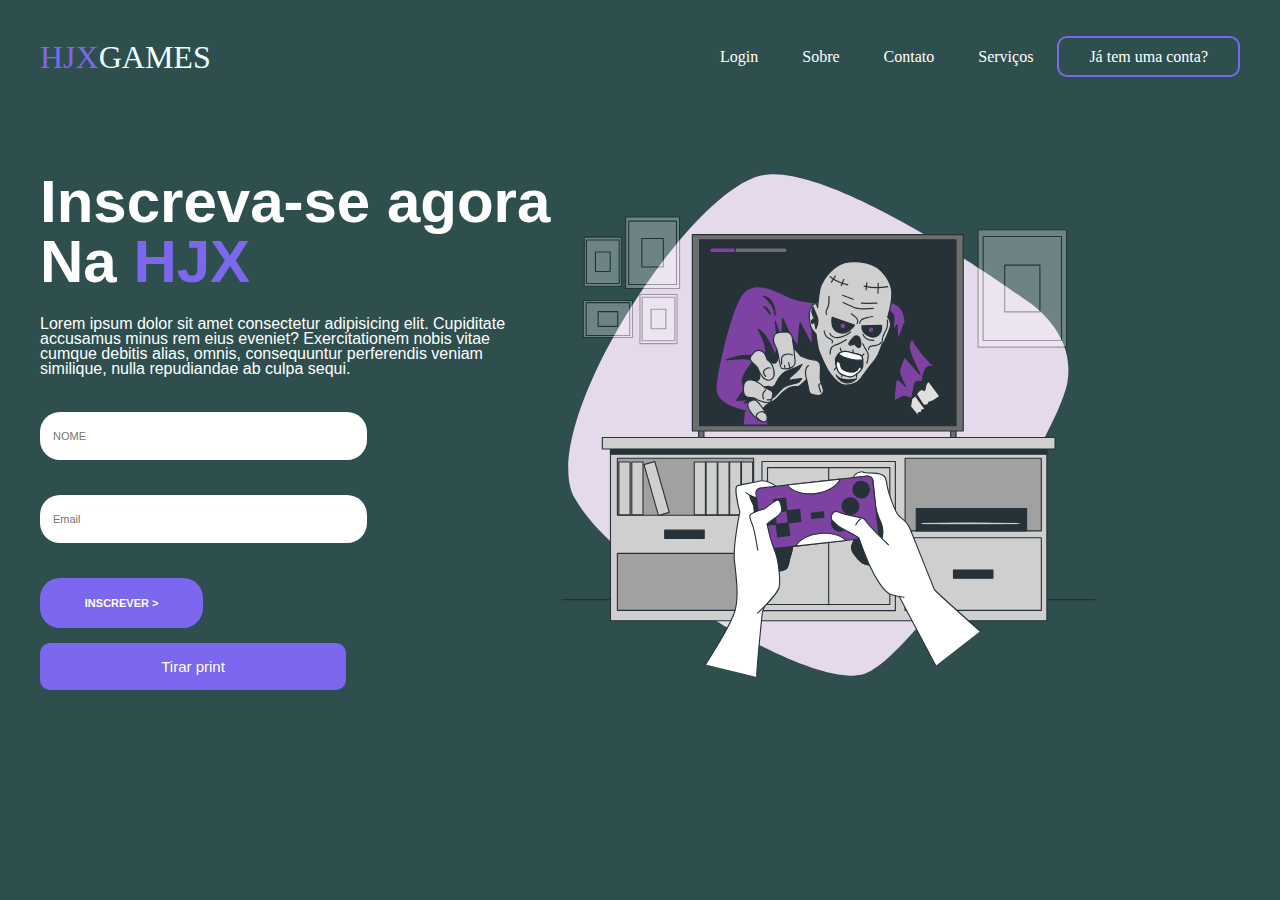
==== index.html @ c3e79681 "Rename Index.html to index.html" ====
<!DOCTYPE html>
<html>

    <head>
     <meta charset="utf-8">
      <link rel="stylesheet" href="estilo.css">
      <link rel="stylesheet" href="responsive.css">
      <link rel="login"  href="login.html">
      <title>HJXGAMES</title>
       
    </head>
      
    <body>
      <header>
        <div id="cabeçalho">
          <h1 class="logoname">HJX<SCAN id="logo">GAMES</SCAN></h1>
        </div>

        <ul>
          <a href="login.html"><li>Login</li></a>
          <a href="sobre.html"><li>Sobre</li></a>
          <a href="contato.html"><li>Contato</li></a>
          <a href="serviço.html"><li>Serviços</li></a>
          
          <a href="Cadastro.html" id="inscreva-se"><li>Já tem uma conta?</li></a>
          
        </ul>
      

      </header>
     
      <MAIn>

        <aside>
          <h2>Inscreva-se agora</h2>
          <h2>Na <span class="logoname">HJX</span></h2>

          <p>Lorem ipsum dolor sit amet consectetur adipisicing elit. Cupiditate accusamus minus rem eius eveniet? Exercitationem nobis vitae cumque debitis alias, omnis, consequuntur perferendis veniam similique, nulla repudiandae ab culpa sequi.</p>
        
          <form >
            <input type="text" placeholder="NOME" required>
            <input type="email" placeholder="Email" required>
            <input type="submit" value="INSCREVER >">
          </form>
          <button onclick="window.print()">Tirar print</button>
        </aside>

        <article>
          <img src="horror-video-game-animate.svg" width="555px"  alt="video game">
          
        </article>
      </MAIn>

 
    </body>


</html>
---- estilo.css ----
body{
    background-color: darkslategrey;
    color: white;
    font-family: 'Times New Roman', Times, serif;
    max-width: 1200px;
    margin: 0 auto;
    padding: 12px;
}

header{
    display: flex;
    flex-direction: row;
    justify-content: space-between;
    align-items: center;

}

.logoname{
   color: mediumslateblue;
}
#logo{
    color: azure;
}
#cabeçalho{
    flex-direction: column;
    line-height: 10px;
}
li{
    display: inline-block;
    margin: 20px;
}
h1{
    font-weight: 200;
}
main{
    display: flex;
    flex-direction: row;
    margin-top: 45px;
}

h2{
    font-size: 60px;
    line-height: 10px;
    font-family: 'Trebuchet MS', 'Lucida Sans Unicode', 'Lucida Grande', 'Lucida Sans', Arial, sans-serif;
    font-weight: bolder;
}

p{
    line-height: 15px;
    max-width: 500px;
    font-family: 'Gill Sans', 'Gill Sans MT', Calibri, 'Trebuchet MS', sans-serif;
}
a{
    color: white;
    
}

a:hover{
   color: mediumslateblue;
   
   transition: 0.3s all;

}
#inscreva-se{
    border: 2px solid mediumslateblue;
    border-radius: 10px;
    padding: 10px;
}

#inscreva-se:hover{
    background-color: mediumslateblue;
    color: white;
    transition: 0.3ms all;
}

form{
    display: flex;
    flex-direction: column;
    width: 64%;
}

input{
    margin-top: 20px;
    margin-bottom: 15px;
    height: 22px;
    padding: 13px;
    border-radius: 20px;
    border: none;
    font-size: 11px;
}
form [type="submit"]{
    background-color: mediumslateblue;
    height: 50px;
    width: 50%;
    color: white;
    font-weight: bold;
}
form [type="submit"]:hover{
    cursor: pointer;
}
button{
    background-color: mediumslateblue;
    color: white;
    font-size: 10px;
    border-radius: 10px;
    border: none;
    font-size: 15px;
    width: 60%;
    padding: 15px;
    
}
button:hover{
    
    transition: 1s;
    cursor: pointer;
    letter-spacing: 5px;
}
---- responsive.css ----
@media screen and(max-width:760px){

    header{
        flex-direction: column;
    }

    main{
        flex-direction: column;
    }

    h2{
        font-size: 34px;
    }

    form{
        margin: 0 auto;
    }

    input{
        align-self: center ;
    
    }

    img{
        margin-top: 40px;
        width: 320px;
    }
}
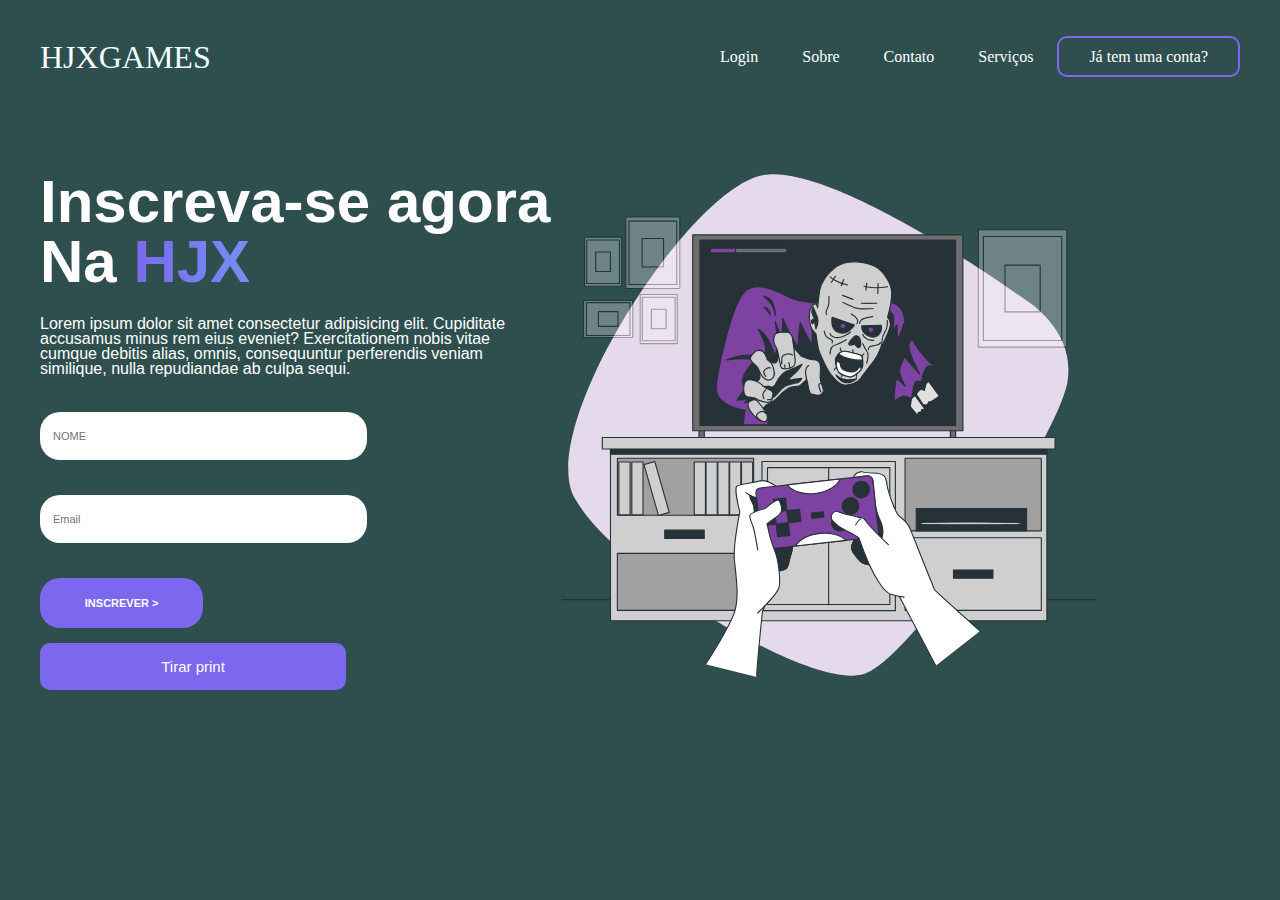
==== commit 783ff3d6: "Update index.html" ====
--- a/index.html
+++ b/index.html
@@ -13,7 +13,7 @@
     <body>
       <header>
         <div id="cabeçalho">
-          <h1 class="logoname">HJX<SCAN id="logo">GAMES</SCAN></h1>
+          <h1 class="name">HJX<SCAN id="logo">GAMES</SCAN></h1>
         </div>
 
         <ul>
--- a/estilo.css
+++ b/estilo.css
@@ -16,7 +16,23 @@
 }
 
 .logoname{
-   color: mediumslateblue;
+   color: transparent;
+   background: linear-gradient(90deg, rgba(123,104,238,1) 0%, rgba(103,221,255,1) 100%);
+   background-size: 300% 300%;
+   -webkit-background-clip: text;
+    background-clip: text;
+    animation: gradient 5s ease infinite;
+}
+@keyframes gradient {
+    0% {
+        background-position: 0 50%;
+    }
+    50% {
+        background-position: 50% 100%;
+    }
+    100% {
+        background-position: 0 50%;
+    }
 }
 #logo{
     color: azure;
